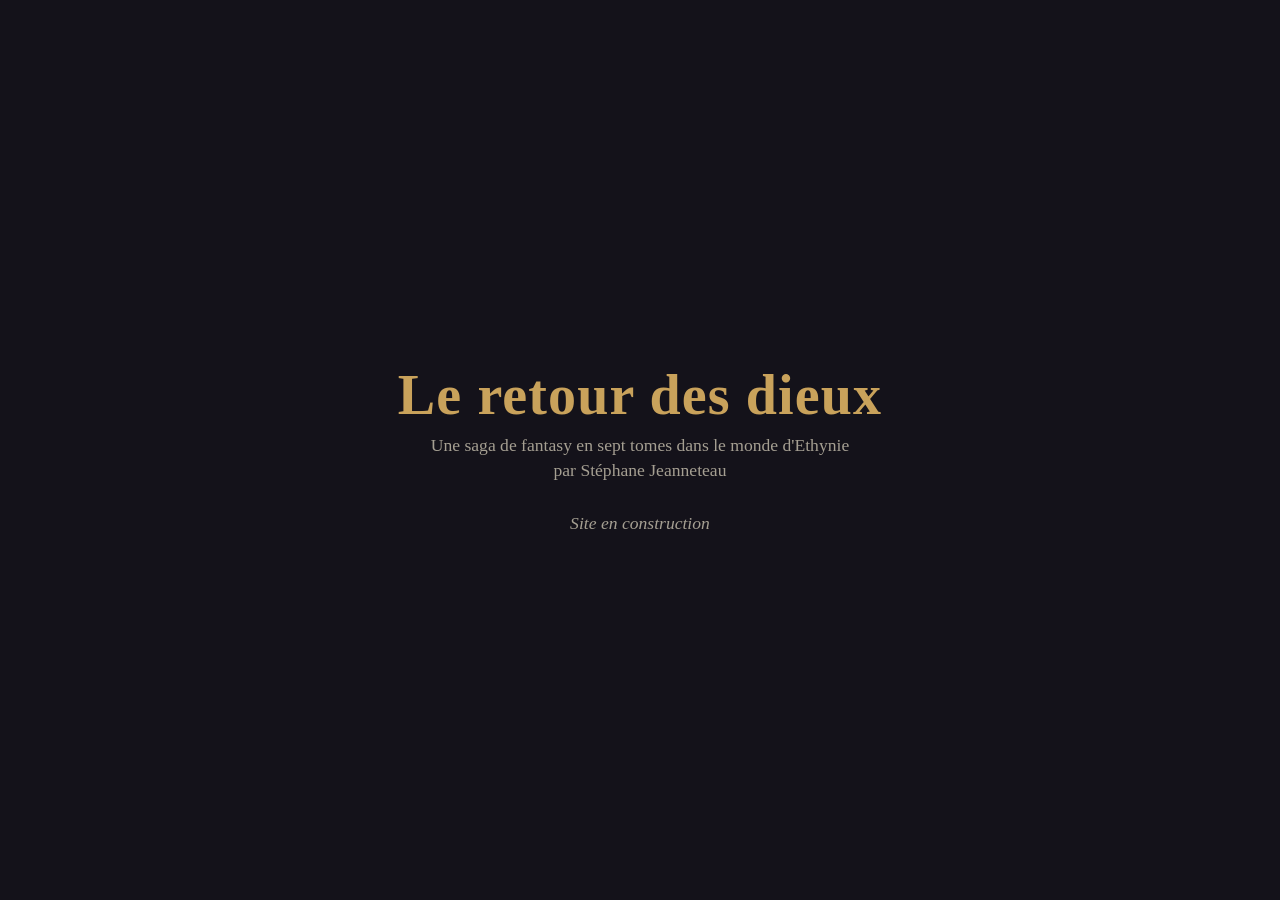
==== index.html @ 6dc0a0bf "Page test initiale du site de la saga Co-Authored-By: Claude Opus 5.5 <noreply@anthropic.com>" ====
<!doctype html>
<html lang="fr">
<head>
  <meta charset="utf-8">
  <meta name="viewport" content="width=device-width, initial-scale=1">
  <title>Le retour des dieux</title>
  <meta name="description" content="Saga de fantasy en sept tomes dans le monde d'Ethynie, par Stéphane Jeanneteau.">
  <style>
    :root { --bg: #14121a; --fg: #ece6d8; --accent: #c9a25b; --muted: #a59f92; }
    * { box-sizing: border-box; }
    body { margin: 0; min-height: 100vh; display: grid; place-items: center; background: var(--bg); color: var(--fg); font-family: Georgia, "Times New Roman", serif; padding: 16px; text-align: center; }
    h1 { font-size: clamp(2rem, 6vw, 3.5rem); margin: 0 0 .5rem; color: var(--accent); letter-spacing: .02em; }
    p { margin: .25rem 0; color: var(--muted); font-size: 1.1rem; }
    .soon { margin-top: 2rem; font-style: italic; }
  </style>
</head>
<body>
  <main>
    <h1>Le retour des dieux</h1>
    <p>Une saga de fantasy en sept tomes dans le monde d'Ethynie</p>
    <p>par Stéphane Jeanneteau</p>
    <p class="soon">Site en construction</p>
  </main>
</body>
</html>
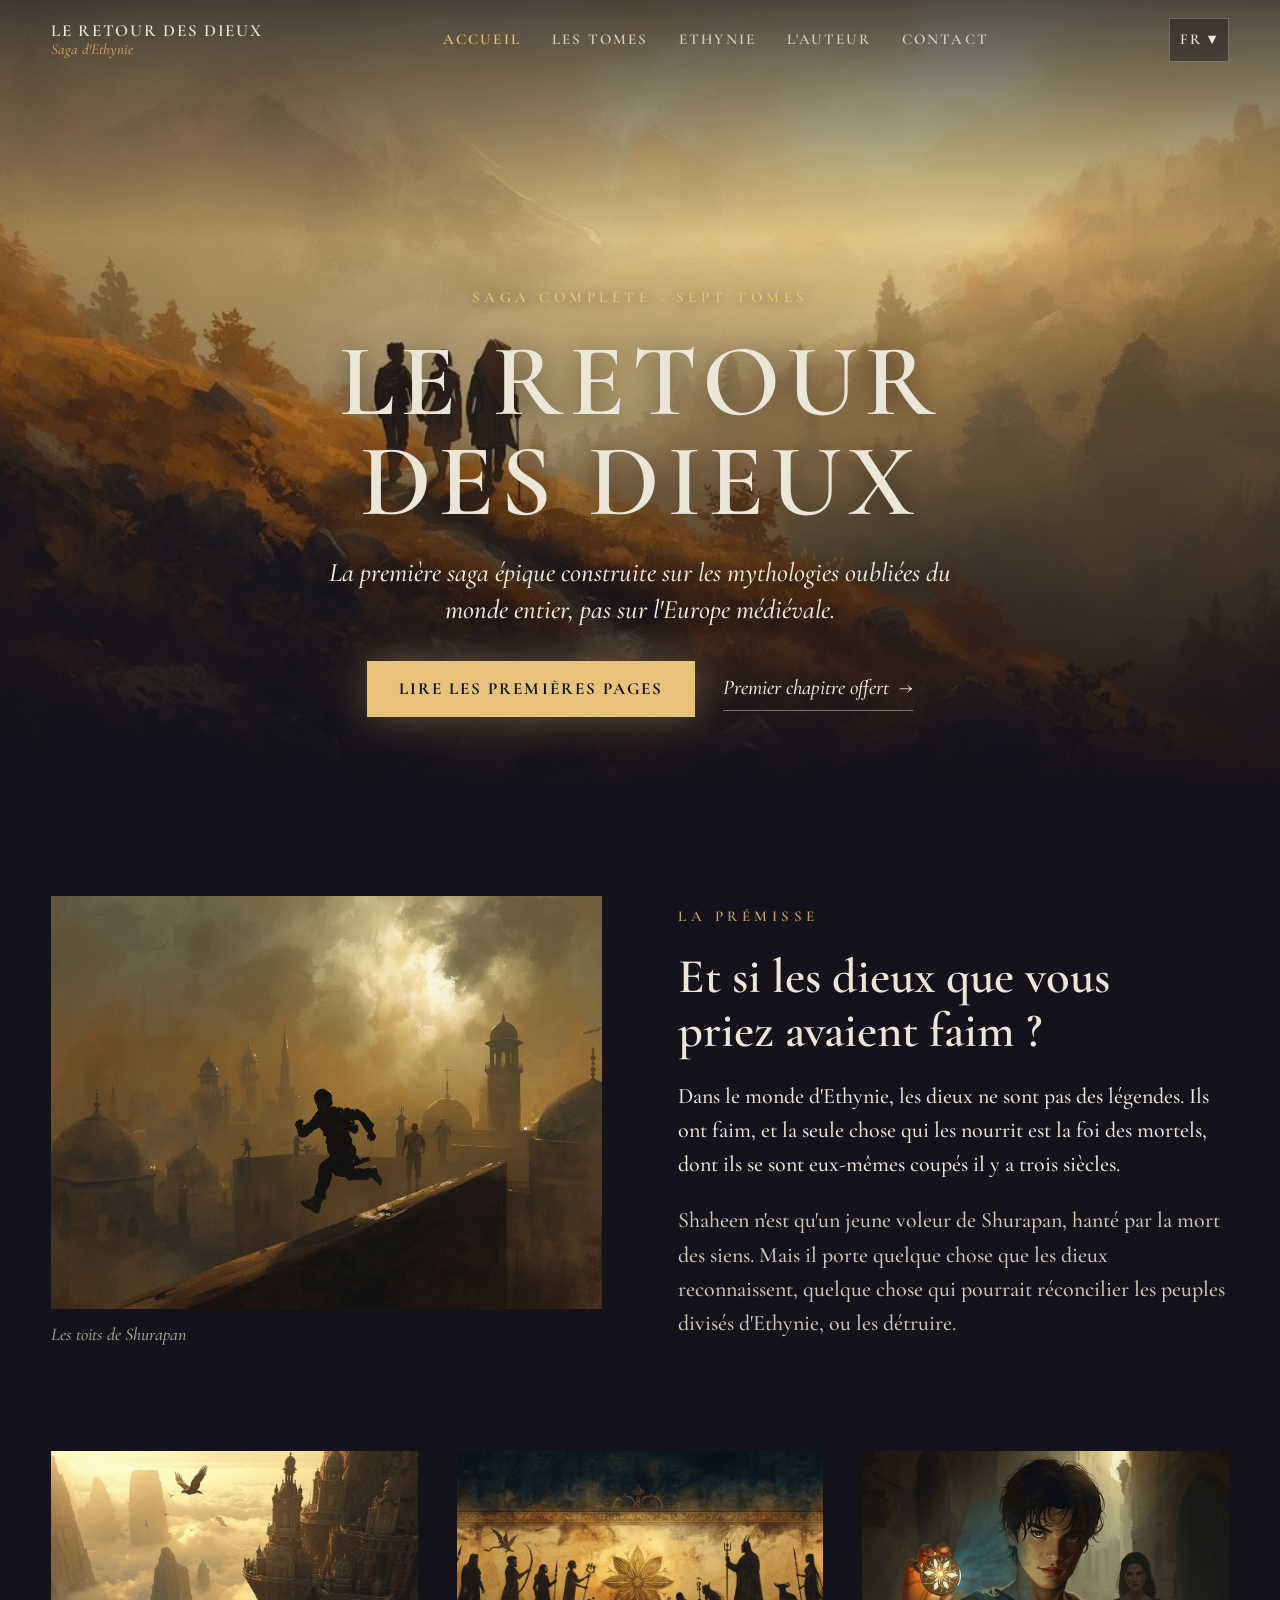
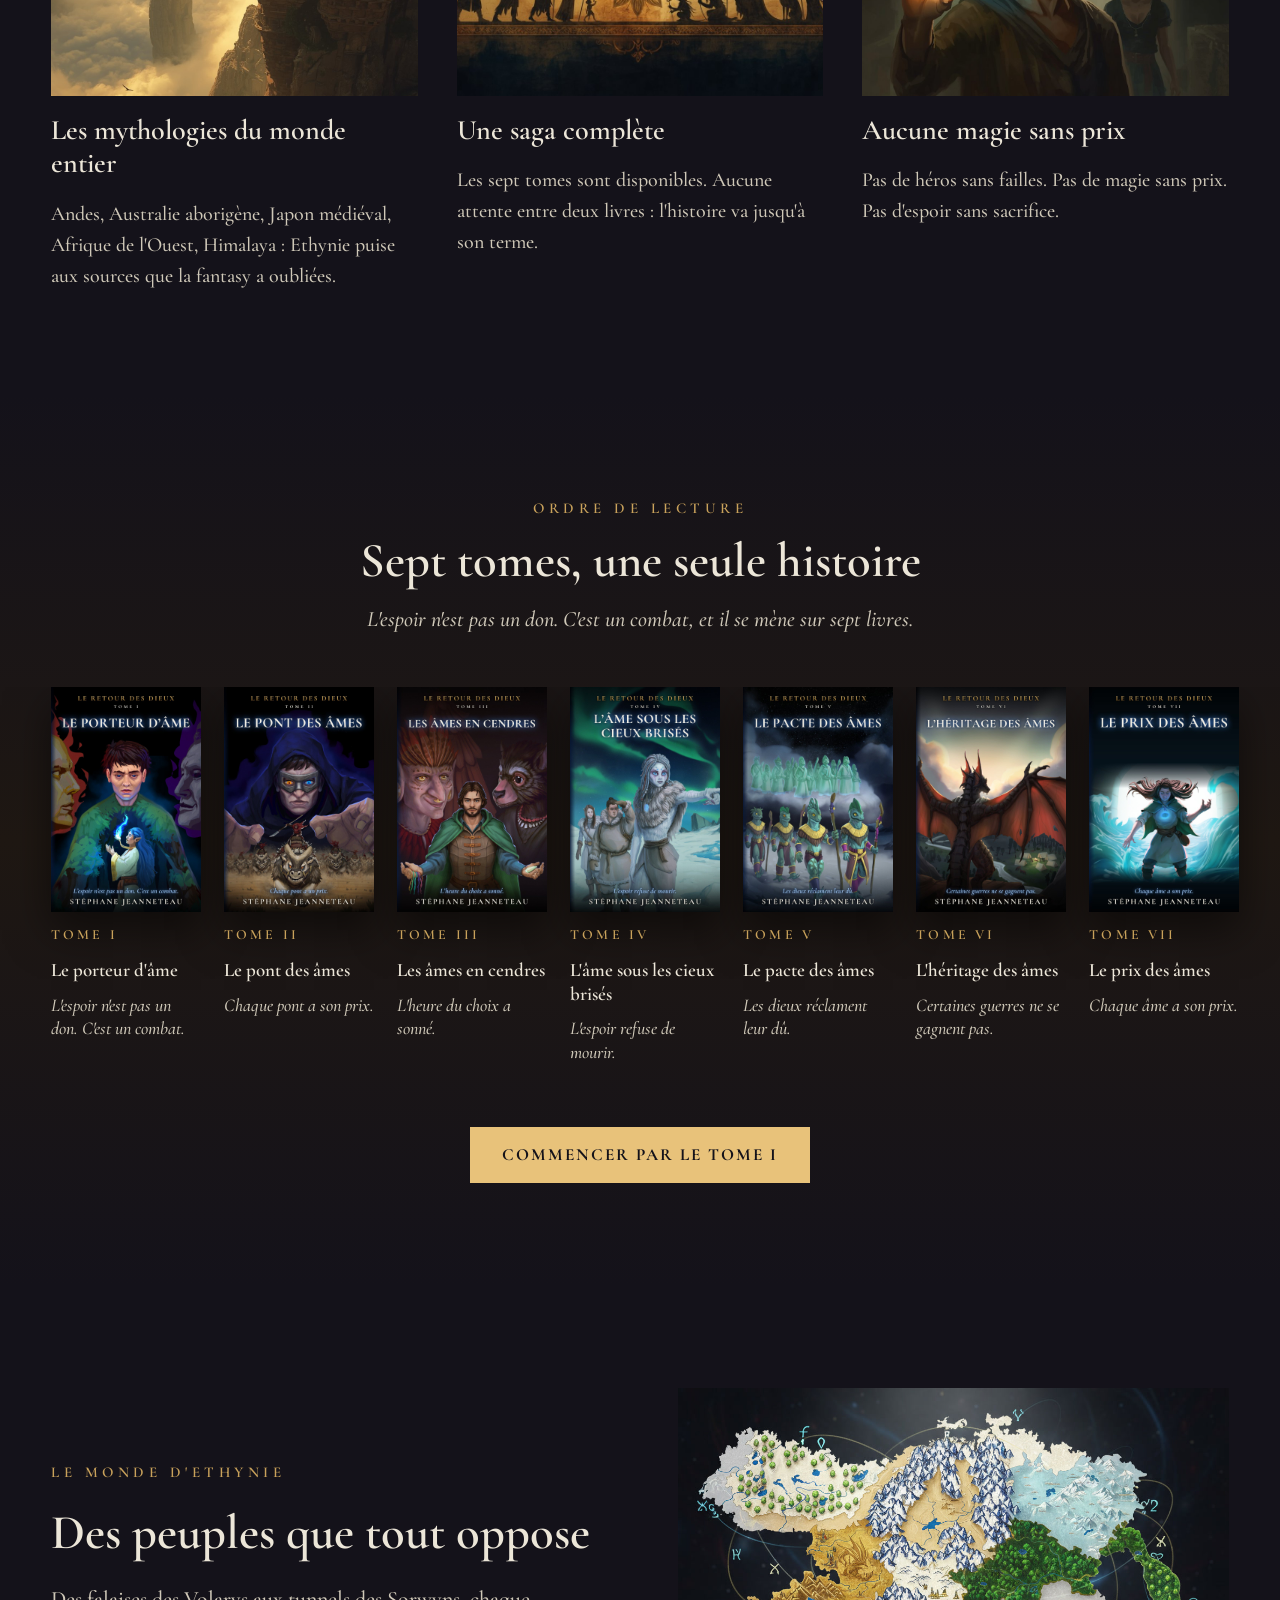
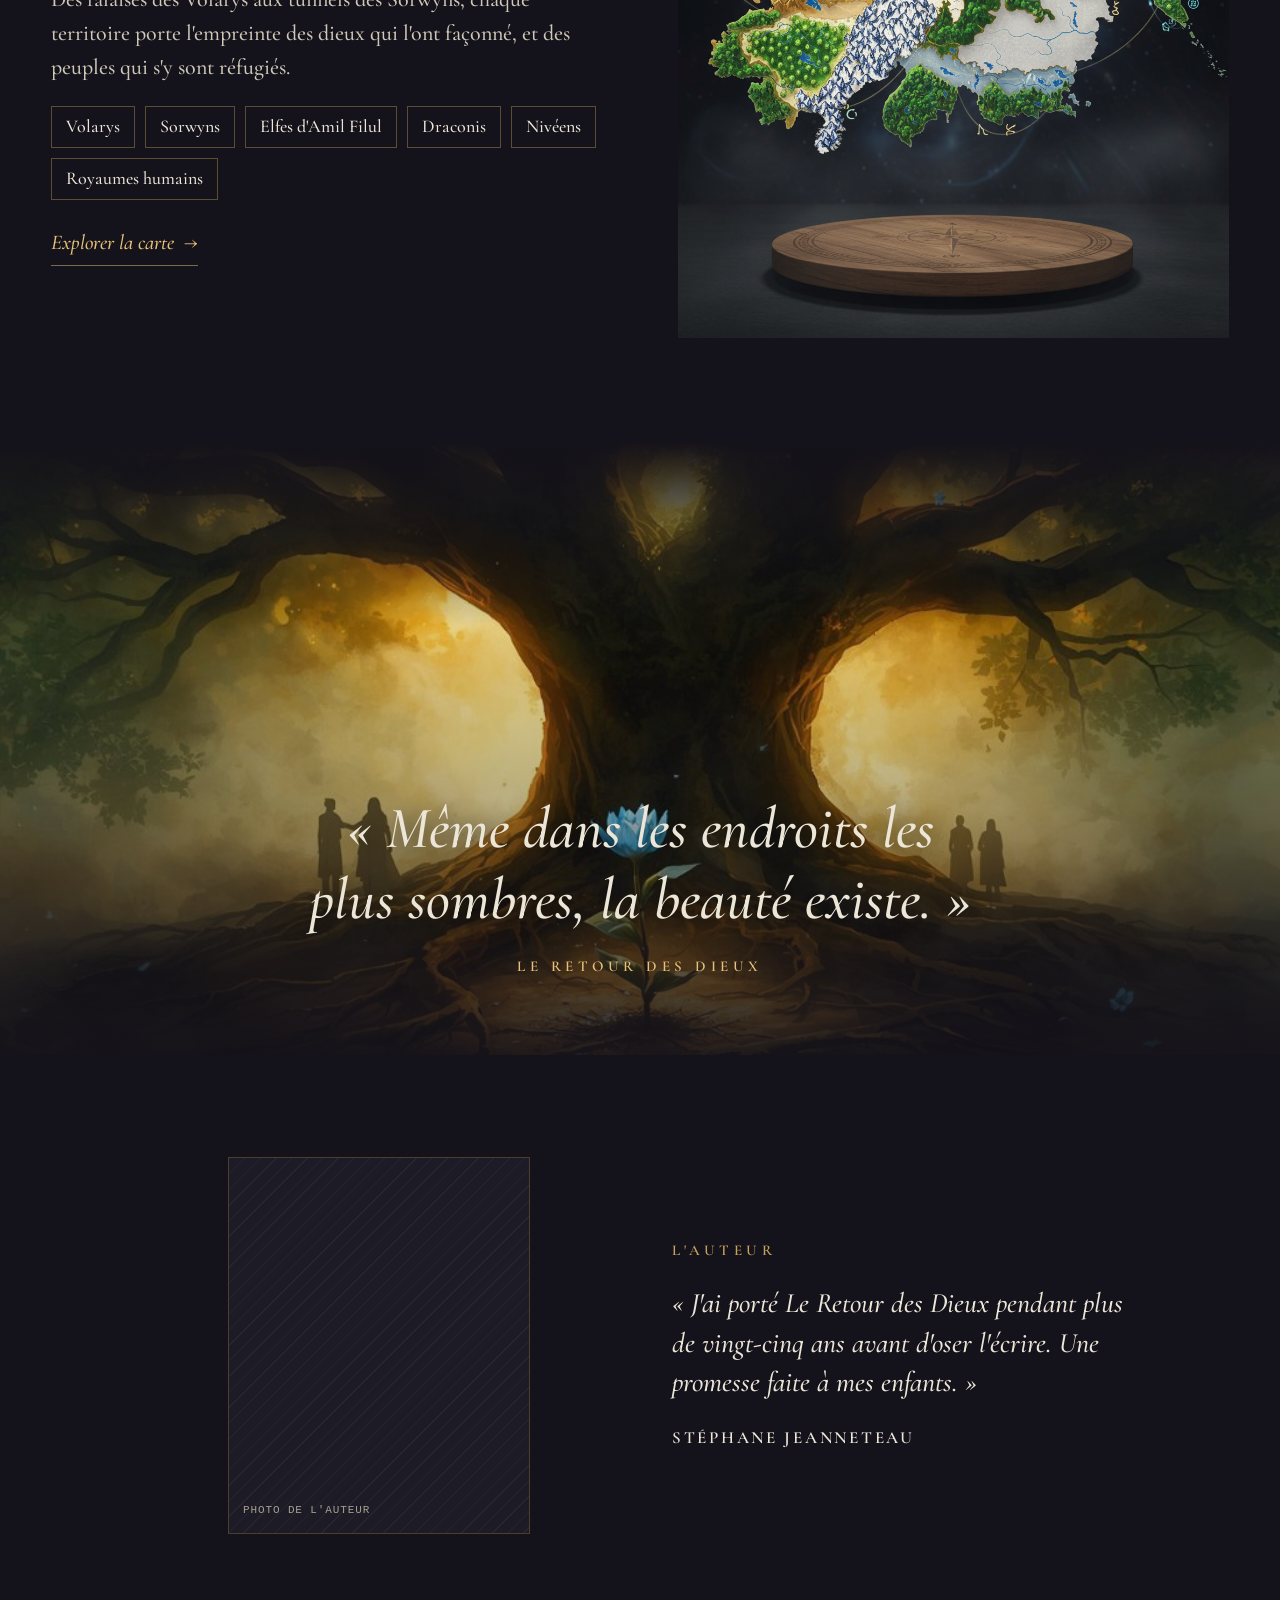
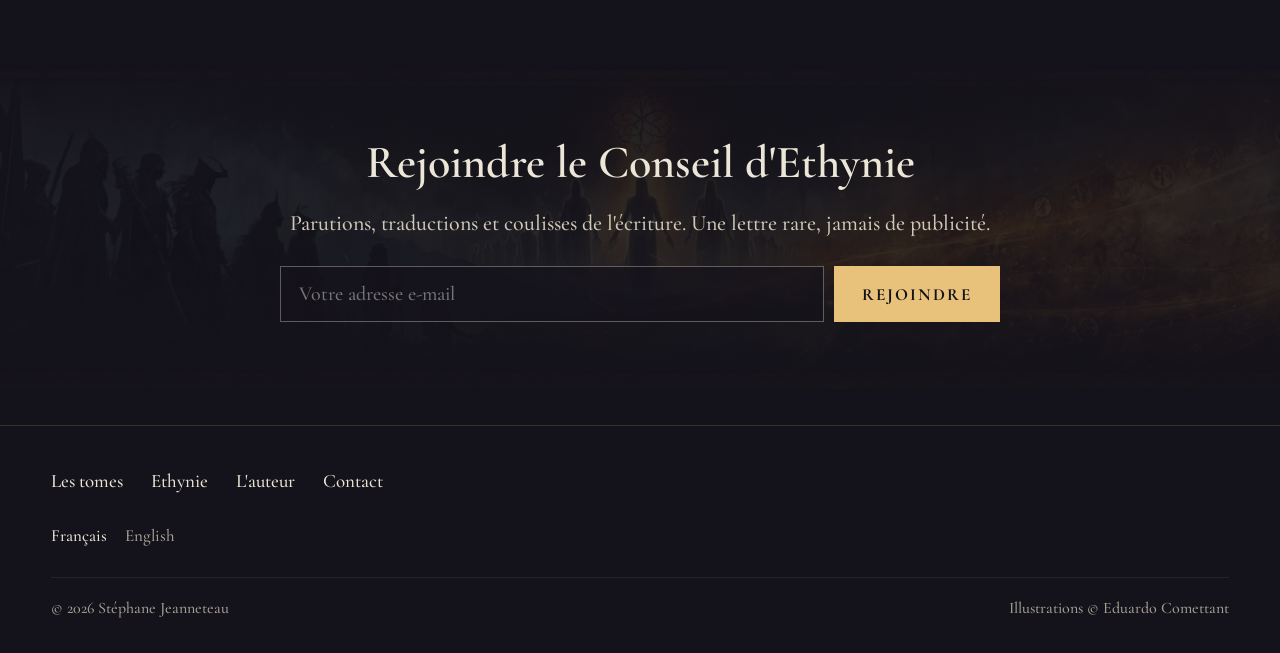
==== commit a198694a: "Page d'accueil de la saga d'après le design Claude Design « Aube » Site statique mobile d'abord, lie" ====
--- a/index.html
+++ b/index.html
@@ -3,23 +3,249 @@
 <head>
   <meta charset="utf-8">
   <meta name="viewport" content="width=device-width, initial-scale=1">
-  <title>Le retour des dieux</title>
-  <meta name="description" content="Saga de fantasy en sept tomes dans le monde d'Ethynie, par Stéphane Jeanneteau.">
-  <style>
-    :root { --bg: #14121a; --fg: #ece6d8; --accent: #c9a25b; --muted: #a59f92; }
-    * { box-sizing: border-box; }
-    body { margin: 0; min-height: 100vh; display: grid; place-items: center; background: var(--bg); color: var(--fg); font-family: Georgia, "Times New Roman", serif; padding: 16px; text-align: center; }
-    h1 { font-size: clamp(2rem, 6vw, 3.5rem); margin: 0 0 .5rem; color: var(--accent); letter-spacing: .02em; }
-    p { margin: .25rem 0; color: var(--muted); font-size: 1.1rem; }
-    .soon { margin-top: 2rem; font-style: italic; }
-  </style>
+  <title>Le Retour des Dieux · Saga de fantasy épique en sept tomes</title>
+  <meta name="description" content="La première saga épique construite sur les mythologies oubliées du monde entier, pas sur l'Europe médiévale. Sept tomes disponibles, par Stéphane Jeanneteau.">
+  <meta name="theme-color" content="#14121a">
+  <link rel="alternate" hreflang="fr" href="https://ethynie.netlify.app/">
+  <link rel="alternate" hreflang="en" href="https://ethynie.netlify.app/en/">
+  <link rel="alternate" hreflang="x-default" href="https://ethynie.netlify.app/">
+
+  <meta property="og:type" content="website">
+  <meta property="og:locale" content="fr_FR">
+  <meta property="og:title" content="Le Retour des Dieux · Saga d'Ethynie">
+  <meta property="og:description" content="La première saga épique construite sur les mythologies oubliées du monde entier. Sept tomes disponibles.">
+  <meta property="og:image" content="https://ethynie.netlify.app/img/aube-chemin.jpg">
+  <meta name="twitter:card" content="summary_large_image">
+
+  <link rel="preconnect" href="https://fonts.googleapis.com">
+  <link rel="preconnect" href="https://fonts.gstatic.com" crossorigin>
+  <link rel="stylesheet" href="https://fonts.googleapis.com/css2?family=Cormorant+Garamond:ital,wght@0,400;0,500;0,600;0,700;1,400;1,500;1,600&display=swap">
+  <link rel="stylesheet" href="css/style.css">
 </head>
-<body>
-  <main>
-    <h1>Le retour des dieux</h1>
-    <p>Une saga de fantasy en sept tomes dans le monde d'Ethynie</p>
-    <p>par Stéphane Jeanneteau</p>
-    <p class="soon">Site en construction</p>
+<body id="haut">
+  <a class="skip" href="#contenu">Aller au contenu</a>
+
+  <section class="hero" aria-label="Présentation">
+    <img class="hero__bg" src="img/aube-chemin.jpg" alt="" fetchpriority="high">
+    <div class="hero__veil"></div>
+
+    <header class="header">
+      <a class="brand" href="#haut">
+        <span class="brand__name">Le Retour des Dieux</span>
+        <span class="brand__sub">Saga d'Ethynie</span>
+      </a>
+      <nav class="nav" id="nav" aria-label="Navigation principale">
+        <a href="#haut" aria-current="page">Accueil</a>
+        <a href="#tomes">Les tomes</a>
+        <a href="#ethynie">Ethynie</a>
+        <a href="#auteur">L'auteur</a>
+        <a href="#contact">Contact</a>
+      </nav>
+      <div class="header__tools">
+        <details class="lang">
+          <summary aria-label="Choisir la langue">FR <span aria-hidden="true">▾</span></summary>
+          <ul>
+            <li><span aria-current="true">Français</span></li>
+            <li><a href="en/" lang="en" hreflang="en">English</a></li>
+          </ul>
+        </details>
+        <button class="menu-toggle" aria-label="Menu" aria-expanded="false" aria-controls="nav">
+          <span></span><span></span>
+        </button>
+      </div>
+    </header>
+
+    <div class="hero__content">
+      <span class="eyebrow">Saga complète · Sept tomes</span>
+      <h1>Le Retour<br>des Dieux</h1>
+      <p class="hero__promise">La première saga épique construite sur les mythologies oubliées du monde entier, pas sur l'Europe médiévale.</p>
+      <div class="ctas">
+        <a class="btn btn--glow" data-amazon="t1" href="#tomes">Lire les premières pages</a>
+        <a class="link" data-amazon="t1" href="#tomes">Premier chapitre offert <span aria-hidden="true">→</span></a>
+      </div>
+    </div>
+  </section>
+
+  <main id="contenu">
+    <section class="section" aria-labelledby="premisse-titre">
+      <div class="wrap split">
+        <figure class="figure">
+          <img src="img/voleur-toits.jpg" alt="Un jeune voleur bondit sur les toits de Shurapan" loading="lazy">
+          <figcaption>Les toits de Shurapan</figcaption>
+        </figure>
+        <div class="stack">
+          <span class="eyebrow">La prémisse</span>
+          <h2 id="premisse-titre">Et si les dieux que vous priez avaient faim&nbsp;?</h2>
+          <p>Dans le monde d'Ethynie, les dieux ne sont pas des légendes. Ils ont faim, et la seule chose qui les nourrit est la foi des mortels, dont ils se sont eux-mêmes coupés il y a trois siècles.</p>
+          <p class="muted">Shaheen n'est qu'un jeune voleur de Shurapan, hanté par la mort des siens. Mais il porte quelque chose que les dieux reconnaissent, quelque chose qui pourrait réconcilier les peuples divisés d'Ethynie, ou les détruire.</p>
+        </div>
+      </div>
+    </section>
+
+    <section class="section section--tight-top" aria-label="Pourquoi lire la saga">
+      <div class="wrap args">
+        <div class="arg">
+          <img src="img/falaises-volarys.jpg" alt="Cités accrochées aux falaises au-dessus des nuages" loading="lazy">
+          <h3>Les mythologies du monde entier</h3>
+          <p>Andes, Australie aborigène, Japon médiéval, Afrique de l'Ouest, Himalaya : Ethynie puise aux sources que la fantasy a oubliées.</p>
+        </div>
+        <div class="arg">
+          <img src="img/bandeau-tomes.jpg" alt="Frise des peuples d'Ethynie" loading="lazy">
+          <h3>Une saga complète</h3>
+          <p>Les sept tomes sont disponibles. Aucune attente entre deux livres : l'histoire va jusqu'à son terme.</p>
+        </div>
+        <div class="arg">
+          <img src="img/medaillon.jpg" alt="Un médaillon lumineux dans une main" loading="lazy" style="object-position:30% 40%">
+          <h3>Aucune magie sans prix</h3>
+          <p>Pas de héros sans failles. Pas de magie sans prix. Pas d'espoir sans sacrifice.</p>
+        </div>
+      </div>
+    </section>
+
+    <section class="section tomes" id="tomes" aria-labelledby="tomes-titre">
+      <div class="tomes__inner">
+        <div class="tomes__head">
+          <span class="eyebrow">Ordre de lecture</span>
+          <h2 id="tomes-titre">Sept tomes, une seule histoire</h2>
+          <p>L'espoir n'est pas un don. C'est un combat, et il se mène sur sept livres.</p>
+        </div>
+        <div class="tomes__scroll">
+          <ol class="tomes__list">
+            <li><a class="tome" data-amazon="t1" href="#tomes">
+              <img src="covers/fr/t1.jpg" alt="Couverture du tome 1, Le porteur d'âme" width="800" height="1200" loading="lazy">
+              <span class="tome__num">Tome I</span>
+              <span class="tome__title">Le porteur d'âme</span>
+              <span class="tome__line">L'espoir n'est pas un don. C'est un combat.</span>
+            </a></li>
+            <li><a class="tome" data-amazon="t2" href="#tomes">
+              <img src="covers/fr/t2.jpg" alt="Couverture du tome 2, Le pont des âmes" width="800" height="1200" loading="lazy">
+              <span class="tome__num">Tome II</span>
+              <span class="tome__title">Le pont des âmes</span>
+              <span class="tome__line">Chaque pont a son prix.</span>
+            </a></li>
+            <li><a class="tome" data-amazon="t3" href="#tomes">
+              <img src="covers/fr/t3.jpg" alt="Couverture du tome 3, Les âmes en cendres" width="800" height="1200" loading="lazy">
+              <span class="tome__num">Tome III</span>
+              <span class="tome__title">Les âmes en cendres</span>
+              <span class="tome__line">L'heure du choix a sonné.</span>
+            </a></li>
+            <li><a class="tome" data-amazon="t4" href="#tomes">
+              <img src="covers/fr/t4.jpg" alt="Couverture du tome 4, L'âme sous les cieux brisés" width="800" height="1200" loading="lazy">
+              <span class="tome__num">Tome IV</span>
+              <span class="tome__title">L'âme sous les cieux brisés</span>
+              <span class="tome__line">L'espoir refuse de mourir.</span>
+            </a></li>
+            <li><a class="tome" data-amazon="t5" href="#tomes">
+              <img src="covers/fr/t5.jpg" alt="Couverture du tome 5, Le pacte des âmes" width="800" height="1200" loading="lazy">
+              <span class="tome__num">Tome V</span>
+              <span class="tome__title">Le pacte des âmes</span>
+              <span class="tome__line">Les dieux réclament leur dû.</span>
+            </a></li>
+            <li><a class="tome" data-amazon="t6" href="#tomes">
+              <img src="covers/fr/t6.jpg" alt="Couverture du tome 6, L'héritage des âmes" width="800" height="1200" loading="lazy">
+              <span class="tome__num">Tome VI</span>
+              <span class="tome__title">L'héritage des âmes</span>
+              <span class="tome__line">Certaines guerres ne se gagnent pas.</span>
+            </a></li>
+            <li><a class="tome" data-amazon="t7" href="#tomes">
+              <img src="covers/fr/t7.jpg" alt="Couverture du tome 7, Le prix des âmes" width="800" height="1200" loading="lazy">
+              <span class="tome__num">Tome VII</span>
+              <span class="tome__title">Le prix des âmes</span>
+              <span class="tome__line">Chaque âme a son prix.</span>
+            </a></li>
+          </ol>
+        </div>
+        <div class="ctas">
+          <a class="btn" data-amazon="t1" href="#tomes">Commencer par le tome I</a>
+        </div>
+      </div>
+    </section>
+
+    <section class="section" id="ethynie" aria-labelledby="monde-titre">
+      <div class="wrap split">
+        <div class="stack">
+          <span class="eyebrow">Le monde d'Ethynie</span>
+          <h2 id="monde-titre">Des peuples que tout oppose</h2>
+          <p class="muted">Des falaises des Volarys aux tunnels des Sorwyns, chaque territoire porte l'empreinte des dieux qui l'ont façonné, et des peuples qui s'y sont réfugiés.</p>
+          <ul class="peoples">
+            <li>Volarys</li>
+            <li>Sorwyns</li>
+            <li>Elfes d'Amil Filul</li>
+            <li>Draconis</li>
+            <li>Nivéens</li>
+            <li>Royaumes humains</li>
+          </ul>
+          <a class="link link--or" href="img/carte.jpg">Explorer la carte <span aria-hidden="true">→</span></a>
+        </div>
+        <img class="map" src="img/carte.jpg" alt="Carte du monde d'Ethynie" loading="lazy">
+      </div>
+    </section>
+
+    <section class="quote" aria-label="Citation">
+      <img class="quote__bg" src="img/arbre-fleur.jpg" alt="" loading="lazy">
+      <div class="quote__veil"></div>
+      <figure>
+        <blockquote>«&nbsp;Même dans les endroits les plus sombres, la beauté existe.&nbsp;»</blockquote>
+        <figcaption>Le Retour des Dieux</figcaption>
+      </figure>
+    </section>
+
+    <section class="section" id="auteur" aria-labelledby="auteur-titre">
+      <div class="author">
+        <div class="author__photo" role="img" aria-label="Photo de Stéphane Jeanneteau">Photo de l'auteur</div>
+        <div class="stack">
+          <span class="eyebrow" id="auteur-titre">L'auteur</span>
+          <p class="author__quote">«&nbsp;J'ai porté Le Retour des Dieux pendant plus de vingt-cinq ans avant d'oser l'écrire. Une promesse faite à mes enfants.&nbsp;»</p>
+          <span class="author__name">Stéphane Jeanneteau</span>
+        </div>
+      </div>
+    </section>
+
+    <section class="newsletter" id="contact" aria-labelledby="newsletter-titre">
+      <img class="newsletter__bg" src="img/bandeau-monde.jpg" alt="" loading="lazy">
+      <div class="newsletter__veil"></div>
+      <div class="newsletter__inner">
+        <h2 id="newsletter-titre">Rejoindre le Conseil d'Ethynie</h2>
+        <p class="muted">Parutions, traductions et coulisses de l'écriture. Une lettre rare, jamais de publicité.</p>
+        <form name="newsletter" method="POST" action="/merci.html" data-netlify="true" netlify-honeypot="site-web">
+          <input type="hidden" name="form-name" value="newsletter">
+          <input type="hidden" name="langue" value="fr">
+          <p class="hp"><label>Ne pas remplir <input name="site-web" tabindex="-1" autocomplete="off"></label></p>
+          <input type="email" name="email" required autocomplete="email" aria-label="Adresse e-mail" placeholder="Votre adresse e-mail">
+          <button class="btn" type="submit">Rejoindre</button>
+        </form>
+      </div>
+    </section>
   </main>
+
+  <footer class="footer">
+    <div class="footer__inner">
+      <div class="footer__row">
+        <nav aria-label="Pied de page">
+          <a href="#tomes">Les tomes</a>
+          <a href="#ethynie">Ethynie</a>
+          <a href="#auteur">L'auteur</a>
+          <a href="#contact">Contact</a>
+        </nav>
+        <div class="footer__social">
+          <a data-social="tiktok" href="#">TikTok</a>
+          <a data-social="youtube" href="#">YouTube</a>
+          <a data-social="instagram" href="#">Instagram</a>
+          <a data-social="facebook" href="#">Facebook</a>
+        </div>
+      </div>
+      <div class="footer__langs">
+        <span aria-current="true">Français</span>
+        <a href="en/" lang="en" hreflang="en">English</a>
+      </div>
+      <div class="footer__legal">
+        <span>© 2026 Stéphane Jeanneteau</span>
+        <span>Illustrations © Eduardo Comettant</span>
+      </div>
+    </div>
+  </footer>
+
+  <script src="js/config.js"></script>
+  <script src="js/main.js"></script>
 </body>
 </html>
--- a/css/style.css
+++ b/css/style.css
@@ -0,0 +1,306 @@
+/* Le Retour des Dieux : feuille de style commune à toutes les langues */
+
+:root {
+  --nuit: #14121a;
+  --nuit-2: #1d1b25;
+  --parchemin: #ece6d8;
+  --texte-2: #cfc8b8;
+  --gris: #a59f92;
+  --or: #c9a25b;
+  --or-vif: #e8c27a;
+  --or-clair: #f2d396;
+  --gouttiere: clamp(20px, 4vw, 64px);
+  --section: clamp(56px, 8vw, 120px);
+}
+
+* { box-sizing: border-box; }
+
+html { scroll-behavior: smooth; }
+
+body {
+  margin: 0;
+  background: var(--nuit);
+  color: var(--parchemin);
+  font-family: "Cormorant Garamond", Georgia, serif;
+  font-size: 20px;
+  font-weight: 500;
+  line-height: 1.55;
+  -webkit-font-smoothing: antialiased;
+}
+@media (min-width: 900px) { body { font-size: 22px; } }
+
+img { display: block; max-width: 100%; }
+a { color: inherit; }
+h1, h2, h3, p { margin: 0; }
+h2 { font-weight: 600; font-size: clamp(34px, 3.8vw, 54px); line-height: 1.1; text-wrap: balance; }
+h3 { font-weight: 600; font-size: clamp(25px, 2.2vw, 30px); line-height: 1.2; }
+p { text-wrap: pretty; }
+
+:focus-visible { outline: 2px solid var(--or-vif); outline-offset: 3px; }
+
+.skip {
+  position: absolute; left: -9999px; top: 0; z-index: 100;
+  background: var(--or-vif); color: var(--nuit); padding: 10px 16px;
+}
+.skip:focus { left: 8px; top: 8px; }
+
+/* Éléments communs */
+.wrap { max-width: 1240px; margin: 0 auto; }
+.eyebrow {
+  font-weight: 600; font-size: 15px; letter-spacing: 0.3em;
+  text-transform: uppercase; color: var(--or);
+}
+.muted { color: var(--texte-2); }
+.stack { display: flex; flex-direction: column; gap: 22px; }
+
+.btn {
+  display: inline-flex; align-items: center; justify-content: center;
+  min-height: 56px; padding: 0 32px;
+  background: var(--or-vif); color: var(--nuit);
+  font-weight: 700; font-size: 17px; letter-spacing: 0.12em;
+  text-transform: uppercase; text-decoration: none; text-align: center;
+  border: none; cursor: pointer; font-family: inherit;
+  transition: background 0.2s;
+}
+.btn:hover { background: var(--or-clair); }
+.btn--glow { box-shadow: 0 0 40px rgba(232, 194, 122, 0.35); }
+
+.link {
+  display: inline-flex; align-items: center; gap: 10px; min-height: 44px;
+  font-style: italic; font-size: 21px; text-decoration: none;
+  border-bottom: 1px solid rgba(236, 230, 216, 0.45);
+  transition: color 0.2s;
+}
+.link:hover { color: var(--or-vif); }
+.link--or { color: var(--or-vif); border-bottom-color: rgba(232, 194, 122, 0.5); align-self: flex-start; }
+.link--or:hover { color: var(--parchemin); }
+
+.ctas { display: flex; flex-wrap: wrap; justify-content: center; align-items: center; gap: 14px 28px; }
+
+/* En-tête */
+.header {
+  position: relative; z-index: 10;
+  display: flex; align-items: center; justify-content: space-between; gap: 12px;
+  padding: 18px var(--gouttiere);
+}
+.brand { display: flex; flex-direction: column; text-decoration: none; line-height: 1.1; }
+.brand__name { font-weight: 600; font-size: 14px; letter-spacing: 0.1em; text-transform: uppercase; white-space: nowrap; }
+.brand__sub { font-style: italic; font-size: 15px; color: var(--or); }
+@media (min-width: 900px) { .brand__name { font-size: 17px; } }
+
+.header__tools { display: flex; align-items: center; gap: 8px; }
+
+.nav {
+  display: none;
+  position: absolute; top: 100%; left: 0; right: 0;
+  flex-direction: column; gap: 4px;
+  padding: 12px var(--gouttiere) 20px;
+  background: rgba(20, 18, 26, 0.97);
+  border-bottom: 1px solid rgba(201, 162, 91, 0.25);
+}
+.nav.is-open { display: flex; }
+.nav a {
+  padding: 10px 0; text-decoration: none;
+  font-weight: 600; font-size: 15px; letter-spacing: 0.14em; text-transform: uppercase;
+  opacity: 0.85; transition: opacity 0.2s, color 0.2s;
+}
+.nav a:hover, .nav a[aria-current] { opacity: 1; color: var(--or-vif); }
+
+.menu-toggle, .lang summary {
+  min-height: 44px;
+  background: rgba(20, 18, 26, 0.45);
+  border: 1px solid rgba(236, 230, 216, 0.3);
+  color: var(--parchemin); cursor: pointer;
+}
+.menu-toggle {
+  width: 44px; display: flex; flex-direction: column;
+  justify-content: center; align-items: center; gap: 6px;
+}
+.menu-toggle span { width: 18px; height: 1px; background: var(--parchemin); }
+
+@media (min-width: 900px) {
+  .nav {
+    display: flex; position: static; flex-direction: row;
+    gap: clamp(18px, 2.4vw, 36px); padding: 0; background: none; border: none;
+  }
+  .nav a { padding: 0; }
+  .menu-toggle { display: none; }
+}
+
+.lang { position: relative; }
+.lang summary {
+  list-style: none; display: flex; align-items: center; gap: 6px; padding: 0 10px;
+  font-weight: 600; font-size: 15px; letter-spacing: 0.12em;
+}
+.lang summary::-webkit-details-marker { display: none; }
+.lang ul {
+  position: absolute; right: 0; top: calc(100% + 6px); z-index: 20;
+  list-style: none; margin: 0; padding: 6px 0; min-width: 160px;
+  background: var(--nuit-2); border: 1px solid rgba(201, 162, 91, 0.3);
+}
+.lang li a, .lang li span { display: block; padding: 8px 16px; font-size: 18px; text-decoration: none; }
+.lang li a:hover { color: var(--or-vif); }
+.lang li span { color: var(--or-vif); }
+
+/* Hero */
+.hero {
+  position: relative; overflow: hidden;
+  min-height: 100svh; display: flex; flex-direction: column;
+}
+@media (min-width: 900px) { .hero { min-height: clamp(720px, 62vw, 900px); } }
+.hero__bg { position: absolute; inset: 0; width: 100%; height: 100%; object-fit: cover; object-position: 30% 60%; }
+.hero__veil {
+  position: absolute; inset: 0;
+  background: linear-gradient(180deg, rgba(20,18,26,0.75) 0%, rgba(20,18,26,0.1) 30%, rgba(20,18,26,0.35) 60%, var(--nuit) 100%);
+}
+.hero__content {
+  position: relative; z-index: 1; margin-top: auto;
+  padding: 0 var(--gouttiere) clamp(56px, 6vw, 96px);
+  display: flex; flex-direction: column; align-items: center; text-align: center; gap: 22px;
+}
+.hero .eyebrow { color: var(--or-vif); text-shadow: 0 1px 12px rgba(0,0,0,0.6); }
+.hero h1 {
+  font-weight: 600; font-size: clamp(48px, 8vw, 120px); line-height: 0.98;
+  letter-spacing: 0.06em; text-transform: uppercase; text-wrap: balance;
+  text-shadow: 0 2px 30px rgba(0,0,0,0.6);
+}
+.hero__promise {
+  max-width: 640px; font-style: italic; font-size: clamp(23px, 2.1vw, 29px); line-height: 1.4;
+  text-shadow: 0 1px 16px rgba(0,0,0,0.8);
+}
+.hero .ctas { margin-top: 10px; }
+
+/* Sections */
+.section { padding: var(--section) var(--gouttiere); }
+.section--tight-top { padding-top: 0; }
+
+.split {
+  display: grid; align-items: center;
+  grid-template-columns: repeat(auto-fit, minmax(min(100%, 380px), 1fr));
+  gap: clamp(40px, 6vw, 96px);
+}
+.figure { margin: 0; display: flex; flex-direction: column; gap: 12px; }
+.figure img { width: 100%; aspect-ratio: 4 / 3; object-fit: cover; }
+.figure figcaption { font-style: italic; font-size: 18px; color: var(--gris); }
+
+.args {
+  display: grid; grid-template-columns: repeat(auto-fit, minmax(min(100%, 300px), 1fr));
+  gap: clamp(28px, 3vw, 44px);
+}
+.arg { display: flex; flex-direction: column; gap: 18px; }
+.arg img { width: 100%; aspect-ratio: 3 / 2; object-fit: cover; }
+.arg p { font-size: 20px; color: var(--texte-2); }
+
+/* Frise des tomes */
+.tomes { background: linear-gradient(180deg, var(--nuit) 0%, #1f1813 50%, var(--nuit) 100%); }
+.tomes__inner { max-width: 1320px; margin: 0 auto; display: flex; flex-direction: column; gap: clamp(36px, 4vw, 56px); }
+.tomes__head { display: flex; flex-direction: column; align-items: center; text-align: center; gap: 14px; }
+.tomes__head p { max-width: 560px; font-style: italic; color: var(--texte-2); }
+.tomes__scroll {
+  overflow-x: auto; scroll-snap-type: x mandatory;
+  margin: 0 calc(-1 * var(--gouttiere)); padding: 0 var(--gouttiere) 12px;
+}
+.tomes__list {
+  list-style: none; margin: 0; padding: 0;
+  display: grid; grid-template-columns: repeat(7, minmax(150px, 1fr));
+  gap: clamp(16px, 1.8vw, 26px); min-width: 1100px;
+}
+.tomes__list li { scroll-snap-align: start; }
+.tome { display: flex; flex-direction: column; gap: 12px; text-decoration: none; }
+.tome img { width: 100%; height: auto; aspect-ratio: 2 / 3; box-shadow: 0 18px 40px rgba(0,0,0,0.5); transition: transform 0.3s; }
+.tome:hover img { transform: translateY(-6px); }
+.tome__num { font-weight: 600; font-size: 14px; letter-spacing: 0.22em; text-transform: uppercase; color: var(--or); }
+.tome__title { font-weight: 600; font-size: 19px; line-height: 1.25; }
+.tome__line { font-style: italic; font-size: 18px; line-height: 1.3; color: var(--texte-2); }
+
+/* Monde */
+.peoples { list-style: none; margin: 0; padding: 0; display: flex; flex-wrap: wrap; gap: 10px; }
+.peoples li { padding: 6px 14px; border: 1px solid rgba(201, 162, 91, 0.4); font-size: 18px; }
+.map { width: 100%; max-width: 560px; justify-self: center; aspect-ratio: 1 / 1; object-fit: cover; }
+
+/* Citation */
+.quote {
+  position: relative; overflow: hidden;
+  min-height: clamp(520px, 48vw, 700px); display: flex; align-items: flex-end;
+}
+.quote__bg { position: absolute; inset: 0; width: 100%; height: 100%; object-fit: cover; }
+.quote__veil {
+  position: absolute; inset: 0;
+  background: linear-gradient(180deg, var(--nuit) 0%, rgba(20,18,26,0.1) 30%, rgba(20,18,26,0.3) 60%, rgba(20,18,26,0.92) 100%);
+}
+.quote figure {
+  position: relative; margin: 0 auto; max-width: 900px;
+  padding: 0 24px clamp(56px, 6vw, 96px);
+  display: flex; flex-direction: column; align-items: center; gap: 20px; text-align: center;
+}
+.quote blockquote {
+  margin: 0; font-style: italic; font-size: clamp(34px, 4.6vw, 64px); line-height: 1.2;
+  text-wrap: balance; text-shadow: 0 2px 24px rgba(0,0,0,0.7);
+}
+.quote figcaption { font-weight: 600; font-size: 15px; letter-spacing: 0.3em; text-transform: uppercase; color: var(--or-vif); }
+
+/* Auteur */
+.author {
+  max-width: 980px; margin: 0 auto; display: grid; align-items: center;
+  grid-template-columns: repeat(auto-fit, minmax(min(100%, 260px), 1fr));
+  gap: clamp(32px, 5vw, 72px);
+}
+.author__photo {
+  width: 100%; max-width: 300px; justify-self: center; aspect-ratio: 4 / 5;
+  display: flex; align-items: flex-end; padding: 14px;
+  background: repeating-linear-gradient(135deg, rgba(236,230,216,0.05) 0 1px, transparent 1px 11px), var(--nuit-2);
+  box-shadow: 0 0 0 1px rgba(201, 162, 91, 0.3);
+  font-family: ui-monospace, Menlo, monospace; font-size: 11px; letter-spacing: 0.08em;
+  text-transform: uppercase; color: var(--gris);
+}
+.author__quote { font-style: italic; font-size: clamp(24px, 2.2vw, 30px); line-height: 1.4; }
+.author__name { font-weight: 600; font-size: 17px; letter-spacing: 0.16em; text-transform: uppercase; }
+
+/* Newsletter */
+.newsletter { position: relative; overflow: hidden; padding: clamp(64px, 8vw, 120px) var(--gouttiere); }
+.newsletter__bg { position: absolute; inset: 0; width: 100%; height: 100%; object-fit: cover; opacity: 0.35; }
+.newsletter__veil { position: absolute; inset: 0; background: linear-gradient(180deg, var(--nuit) 0%, rgba(20,18,26,0.6) 50%, var(--nuit) 100%); }
+.newsletter__inner {
+  position: relative; max-width: 720px; margin: 0 auto;
+  display: flex; flex-direction: column; align-items: center; text-align: center; gap: 18px;
+}
+.newsletter h2 { font-size: clamp(32px, 3.6vw, 50px); }
+.newsletter form { width: 100%; display: flex; flex-wrap: wrap; gap: 10px; margin-top: 8px; }
+.newsletter input[type="email"] {
+  flex: 1 1 240px; min-height: 56px; padding: 0 18px;
+  background: rgba(20, 18, 26, 0.7); border: 1px solid rgba(236, 230, 216, 0.35);
+  color: var(--parchemin); font-family: inherit; font-weight: 500; font-size: 20px;
+}
+.newsletter input[type="email"]:focus { border-color: var(--or-vif); outline: none; }
+.newsletter .btn { flex: 0 0 auto; padding: 0 28px; }
+.hp { position: absolute; left: -9999px; }
+
+/* Pied de page */
+.footer { padding: 40px var(--gouttiere) 32px; border-top: 1px solid rgba(201, 162, 91, 0.2); }
+.footer__inner { max-width: 1240px; margin: 0 auto; display: flex; flex-direction: column; gap: 28px; }
+.footer__row { display: flex; flex-wrap: wrap; justify-content: space-between; gap: 24px 40px; font-size: 19px; }
+.footer nav, .footer__social, .footer__langs { display: flex; flex-wrap: wrap; gap: 8px 28px; }
+.footer a { text-decoration: none; transition: color 0.2s; }
+.footer a:hover { color: var(--or-vif); }
+.footer__social a { color: var(--or); }
+.footer__social a:hover { color: var(--parchemin); }
+.footer__langs { gap: 6px 18px; font-size: 17px; color: var(--gris); }
+.footer__langs [aria-current] { color: var(--parchemin); }
+.footer__legal {
+  display: flex; flex-wrap: wrap; justify-content: space-between; gap: 8px 24px;
+  padding-top: 18px; border-top: 1px solid rgba(236, 230, 216, 0.08);
+  font-size: 16px; color: var(--gris);
+}
+
+/* Page simple (versions linguistiques à venir, remerciements) */
+.simple {
+  min-height: 100svh; display: flex; flex-direction: column; align-items: center; justify-content: center;
+  gap: 22px; padding: 40px var(--gouttiere); text-align: center;
+}
+.simple h1 { font-weight: 600; font-size: clamp(40px, 6vw, 72px); letter-spacing: 0.06em; text-transform: uppercase; line-height: 1; }
+.simple p { max-width: 560px; font-style: italic; color: var(--texte-2); }
+
+@media (prefers-reduced-motion: reduce) {
+  html { scroll-behavior: auto; }
+  * { transition: none !important; }
+}
